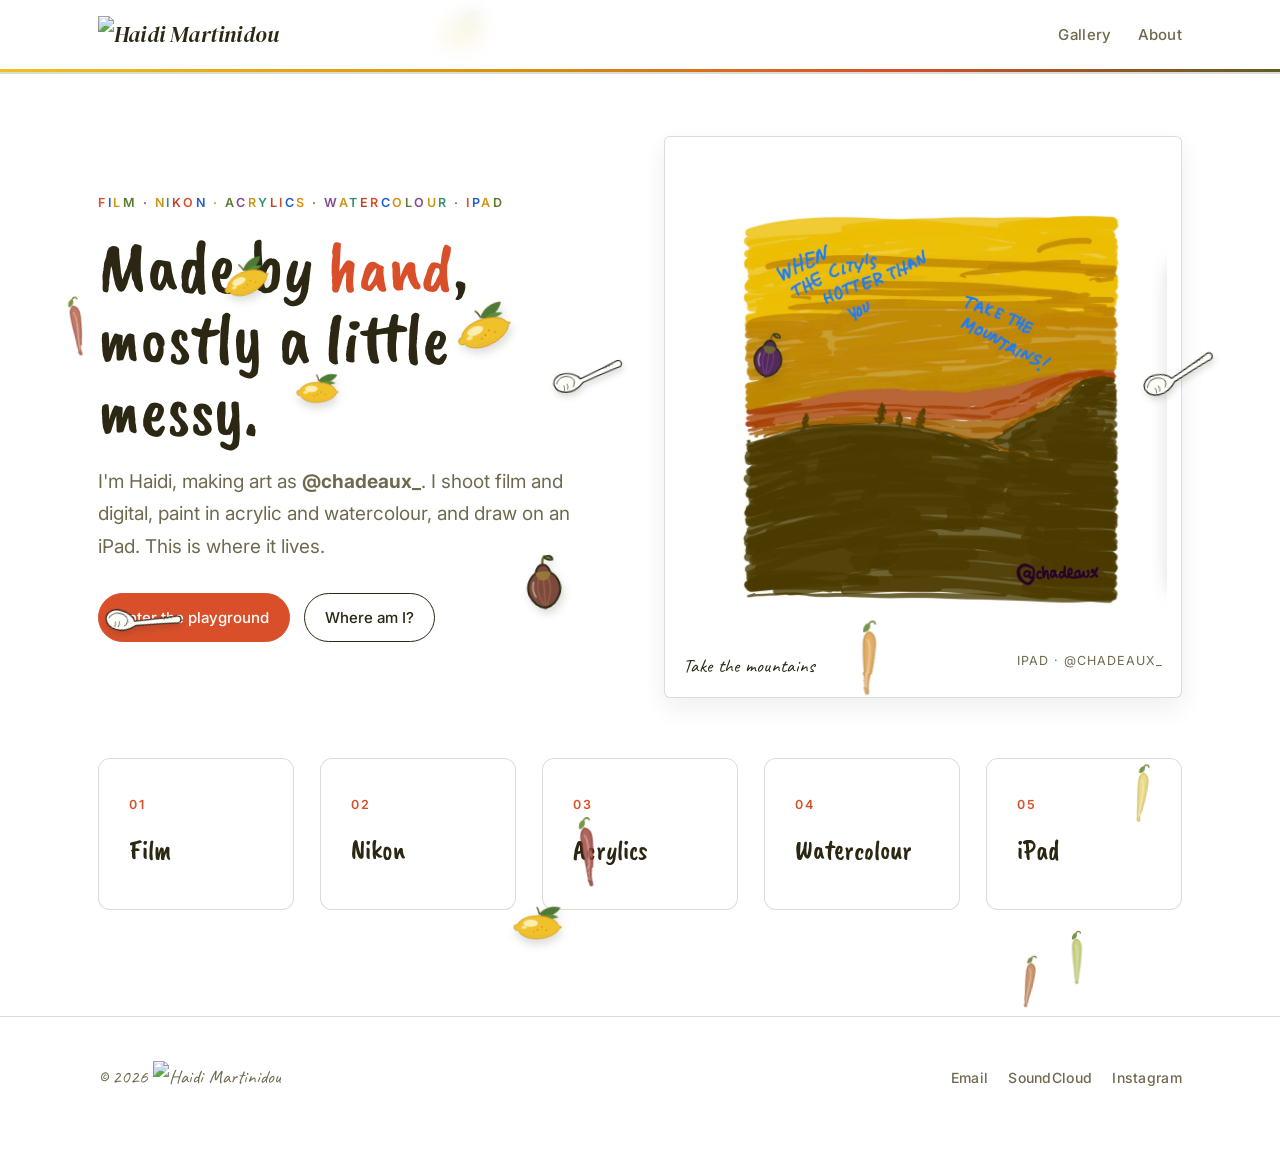
==== index.html @ 286053a9 "Sync real Instagram link across remaining pages Co-Authored-By: Claude Opus 4.8 <noreply@anthropic.c" ====
<!DOCTYPE html>
<html lang="en">
<head>
  <meta charset="UTF-8" />
  <meta name="viewport" content="width=device-width, initial-scale=1.0" />
  <title>Haidi Martinidou · art</title>
  <meta name="description" content="Art by Haidi Martinidou: film and Nikon photography, acrylics, watercolour and iPad drawing." />

  <link rel="preconnect" href="https://fonts.googleapis.com" />
  <link rel="preconnect" href="https://fonts.gstatic.com" crossorigin />
  <link href="https://fonts.googleapis.com/css2?family=Caveat+Brush&family=Caveat:wght@500;600;700&family=DM+Serif+Display:ital@0;1&family=Inter:wght@400;500;600&display=swap" rel="stylesheet" />
  <link rel="stylesheet" href="css/style.css" />
  <link rel="icon" href="data:image/svg+xml,<svg xmlns='http://www.w3.org/2000/svg' viewBox='0 0 100 100'><circle cx='50' cy='50' r='40' fill='%23b1543a'/></svg>" />
</head>
<body>
  <nav class="nav">
    <div class="nav-inner">
      <a class="logo" href="index.html"><img src="images/name-signature.png" alt="Haidi Martinidou" class="logo-img" /></a>
      <div class="links">
        <a href="art.html">Gallery</a>
        <a href="about.html">About</a>
      </div>
    </div>
  </nav>

  <main class="wrap">
    <!-- HERO (interim layout, awaiting your design) -->
    <header class="hero">
      <div class="intro">
        <p class="eyebrow rainbow">Film · Nikon · Acrylics · Watercolour · iPad</p>
        <h1>Made by <em>hand</em>,<br />mostly a little messy.</h1>
        <p class="lead">
          I'm Haidi, making art as <strong>@chadeaux_</strong>. I shoot film and
          digital, paint in acrylic and watercolour, and draw on an iPad. This is
          where it lives.
        </p>
        <div class="cta-row">
          <a class="btn primary" href="art.html">Enter the playground</a>
          <a class="btn" href="about.html">Where am I?</a>
        </div>
      </div>

      <!-- the landing hero is one of @chadeaux_'s own drawings.
           EDIT: save the mountains drawing as images/hero-mountains.jpg -->
      <figure class="frame reveal" style="margin:0;">
        <div class="pic" data-file="images/hero-mountains.jpg" style="aspect-ratio:1/1;">
          <img src="images/hero-mountains.jpg" alt="iPad drawing of olive-green hills under a golden sunset sky, hand-lettered: when the city's hotter than you, take the mountains" loading="lazy" />
        </div>
        <figcaption>Take the mountains <span class="muted">iPad · @chadeaux_</span></figcaption>
      </figure>
    </header>

    <!-- MEDIUM SHORTCUTS -->
    <section style="padding-top:20px">
      <div class="split" style="grid-template-columns:repeat(auto-fit,minmax(180px,1fr));">
        <a class="world art reveal" href="film.html" style="text-decoration:none;">
          <span class="tag">01</span><h3>Film</h3>
        </a>
        <a class="world art reveal" href="nikon.html" style="text-decoration:none;">
          <span class="tag">02</span><h3>Nikon</h3>
        </a>
        <a class="world art reveal" href="acrylics.html" style="text-decoration:none;">
          <span class="tag">03</span><h3>Acrylics</h3>
        </a>
        <a class="world art reveal" href="watercolour.html" style="text-decoration:none;">
          <span class="tag">04</span><h3>Watercolour</h3>
        </a>
        <a class="world art reveal" href="ipad.html" style="text-decoration:none;">
          <span class="tag">05</span><h3>iPad</h3>
        </a>
      </div>
    </section>
  </main>

  <footer class="footer">
    <div class="wrap">
      <small>© <span data-year>2026</span> <img src="images/name-signature.png" alt="Haidi Martinidou" class="sig-foot" /></small>
      <div class="socials">
        <a href="mailto:haidimartinidou@gmail.com">Email</a>
        <a href="https://soundcloud.com/haidi-martinidou" target="_blank" rel="noopener">SoundCloud</a>
        <a href="https://www.instagram.com/chadeaux_" target="_blank" rel="noopener">Instagram</a>
      </div>
    </div>
  </footer>

  <script src="js/main.js"></script>
</body>
</html>
---- css/style.css ----
/* =========================================================
   Haidi Martinidou, personal site
   Editorial "gallery x lab notebook" aesthetic.
   Mature, muted, with hand-drawn marginalia used sparingly.
   Palette pulled from Haidi's own work (forest green + red
   painting, dusty-blue sea photo). Tweak the variables below.
   ========================================================= */

:root {
  --paper: #ffffff;       /* clean white base */
  --paper-2: #f4f3ef;     /* faint warm grey panel */
  --ink: #2b2713;         /* dark warm olive-brown */
  --ink-soft: #6f6a4f;    /* muted text */
  --line: rgba(43,39,19,0.16);

  /* sunset palette, from @chadeaux's mountains drawing */
  --sun:   #f3c01b;       /* golden sky */
  --amber: #d8920f;       /* lower sky */
  --rust:  #d94f2a;       /* bright orange-red, from the art + the Atheroll poster */
  --olive: #5f5d24;       /* hills */
  --olive-deep: #3d3b16;  /* deep foreground */
  --blue:  #2160c4;       /* the marker hand-lettering */
  --plum:  #4a235a;       /* the @chadeaux signature */

  /* legacy aliases still referenced by some components */
  --green: var(--olive);
  --gold:  var(--amber);
  --slate: var(--blue);

  --accent: var(--rust);

  --maxw: 1140px;
  --radius: 12px;

  --font-display: "Caveat Brush", "Comic Sans MS", cursive;
  --font-body: "Inter", ui-sans-serif, system-ui, sans-serif;
  --font-hand: "Caveat", "Comic Sans MS", cursive;
}

* { box-sizing: border-box; }
html { scroll-behavior: smooth; }

body {
  margin: 0;
  color: var(--ink);
  background: var(--paper);
  font-family: var(--font-body);
  font-size: 17px;
  line-height: 1.7;
  -webkit-font-smoothing: antialiased;
  overflow-x: hidden;
}

.wrap { max-width: var(--maxw); margin: 0 auto; padding: 0 28px; position: relative; }

a { color: var(--ink); }

/* hand-drawn marginalia note (used sparingly) */
.note { font-family: var(--font-hand); font-size: 22px; color: var(--ink-soft); line-height: 1.2; }
.note.accent { color: var(--accent); }

/* small ink underline accent under a word */
.mark { position: relative; white-space: nowrap; }
.mark::after {
  content: ""; position: absolute; left: -1px; right: -1px; bottom: -4px; height: 7px;
  background: var(--accent); opacity: .28;
  border-radius: 50% 40% 55% 45% / 100% 100% 60% 70%;
  z-index: -1;
}

/* ---------- nav ---------- */
.nav { position: sticky; top: 0; z-index: 60;
  background: color-mix(in srgb, var(--paper) 86%, transparent);
  backdrop-filter: blur(10px); border-bottom: 1px solid var(--line); }
.nav-inner { max-width: var(--maxw); margin: 0 auto; padding: 16px 28px;
  display: flex; align-items: center; justify-content: space-between; gap: 16px; }
.nav .logo { font-family: var(--font-display); font-weight: 600; font-size: 21px;
  text-decoration: none; color: var(--ink); display: inline-flex; align-items: center; gap: 9px; letter-spacing: .2px; }
.nav .logo .dot { width: 11px; height: 11px; border-radius: 50%; background: var(--accent); display: inline-block; }
.nav .links { display: flex; gap: 26px; flex-wrap: wrap; }
.nav .links a { text-decoration: none; color: var(--ink-soft); font-size: 15px; font-weight: 500;
  letter-spacing: .3px; position: relative; transition: color .15s ease; }
.nav .links a:hover, .nav .links a.active { color: var(--ink); }
.nav .links a.active::after { content: ""; position: absolute; left: 0; right: 0; bottom: -6px;
  height: 2px; background: var(--accent); }

/* ---------- generic section ---------- */
section { padding: 76px 0; position: relative; }
.eyebrow { font-family: var(--font-body); font-size: 12.5px; font-weight: 600;
  letter-spacing: 2.5px; text-transform: uppercase; color: var(--accent); margin: 0 0 14px; }
.section-head { margin-bottom: 40px; max-width: 720px; }
.section-head h2 { font-family: var(--font-display); font-weight: 500;
  font-size: clamp(30px, 4.6vw, 46px); line-height: 1.05; margin: 0 0 12px; letter-spacing: -.5px; }
.section-head p { color: var(--ink-soft); font-size: 18px; margin: 0; }

/* ---------- buttons ---------- */
.btn { display: inline-flex; align-items: center; gap: 8px;
  font-family: var(--font-body); font-weight: 500; font-size: 15px; text-decoration: none;
  color: var(--ink); padding: 11px 20px; border: 1px solid var(--ink); border-radius: 999px;
  background: transparent; transition: background .15s ease, color .15s ease, transform .12s ease; }
.btn:hover { background: var(--ink); color: var(--paper); transform: translateY(-1px); }
.btn.primary { background: var(--accent); border-color: var(--accent); color: #fff; }
.btn.primary:hover { background: var(--ink); border-color: var(--ink); }
.btn.ghost { border-color: var(--line); color: var(--ink-soft); }
.btn.ghost:hover { color: var(--paper); }
/* disabled button: shown but not clickable until a real file/URL exists */
.btn[aria-disabled="true"] { opacity: .45; pointer-events: none; cursor: default; border-style: dashed; }

/* a visible, non-clickable placeholder that Haidi fills in later */
.ph { font-style: normal; color: var(--ink-soft); font-size: 13px;
  border: 1px dashed var(--line); border-radius: 5px; padding: 2px 8px; white-space: nowrap; }
.ph::before { content: "✎ "; opacity: .6; }

/* ---------- hero (landing) ---------- */
.hero { display: grid; grid-template-columns: 1fr 1fr; gap: 48px; align-items: center;
  padding: 64px 0 40px; }
.hero .intro h1 { font-family: var(--font-display); font-weight: 500;
  font-size: clamp(40px, 6vw, 68px); line-height: 1.02; letter-spacing: -1px; margin: 18px 0 18px; }
.hero .intro h1 em { font-style: italic; color: var(--accent); }
.hero .intro p.lead { font-size: 19px; color: var(--ink-soft); max-width: 480px; }
.hero .cta-row { display: flex; flex-wrap: wrap; gap: 14px; margin-top: 30px; }

/* the interactive brain */
.brain-stage { position: relative; display: grid; place-items: center; min-height: 420px; }
.brain-stage svg { width: 100%; max-width: 500px; height: auto; overflow: visible; }
.brain-hemi { cursor: pointer; transition: opacity .2s ease; }
.brain-stage:hover .brain-hemi { opacity: .55; }
.brain-stage .brain-hemi:hover { opacity: 1; }
.hemi-label { font-family: var(--font-hand); font-size: 26px; fill: var(--ink-soft); }
.hemi-label.art { fill: var(--rust); }
.hemi-label.sci { fill: var(--slate); }
.pull-arrow { animation: bob 1.8s ease-in-out infinite; }
@keyframes bob { 0%,100% { transform: translate(0,0); } 50% { transform: translate(7px,-4px); } }

/* art "spill" release animation */
#artGroup { transform-origin: 320px 200px; transition: none; }
.released #artGroup { animation: spill .65s cubic-bezier(.5,-0.2,.3,1) forwards; }
@keyframes spill {
  40% { transform: translate(40px,-30px) rotate(6deg) scale(1.08); opacity: 1; }
  100% { transform: translate(150px,-120px) rotate(16deg) scale(1.2); opacity: 0; }
}

@media (prefers-reduced-motion: reduce) {
  .pull-arrow { animation: none; }
  .released #artGroup { animation: none; opacity: 0; }
}

/* ---------- "two worlds" split ---------- */
.split { display: grid; grid-template-columns: 1fr 1fr; gap: 26px; }
.world { border: 1px solid var(--line); border-radius: var(--radius); background: #fff;
  padding: 30px 30px 26px; transition: transform .16s ease, box-shadow .16s ease; }
.world:hover { transform: translateY(-3px); box-shadow: 0 16px 34px rgba(33,32,28,.08); }
.world .tag { font-size: 12.5px; letter-spacing: 2px; text-transform: uppercase; font-weight: 600; }
.world.sci .tag { color: var(--slate); } .world.art .tag { color: var(--rust); }
.world h3 { font-family: var(--font-display); font-weight: 500; font-size: 27px; margin: 10px 0 10px; }
.world p { color: var(--ink-soft); margin: 0 0 18px; }

/* ---------- project cards (neuroscience) ---------- */
.projects { display: grid; grid-template-columns: repeat(2, 1fr); gap: 24px; }
.proj { border: 1px solid var(--line); border-radius: var(--radius); background: #fff;
  padding: 26px 28px; position: relative; transition: transform .16s ease, box-shadow .16s ease; }
.proj:hover { transform: translateY(-3px); box-shadow: 0 16px 34px rgba(33,32,28,.08); }
.proj.featured { grid-column: 1 / -1; border-color: var(--accent); background:
  linear-gradient(0deg, #fff, #fff) padding-box, var(--paper-2); }
.proj.featured h3 { font-size: 27px; }
.proj .kind { font-size: 12px; letter-spacing: 1.6px; text-transform: uppercase;
  font-weight: 600; color: var(--accent); }
.proj h3 { font-family: var(--font-display); font-weight: 500; font-size: 23px; margin: 8px 0 10px; line-height: 1.15; }
.proj p { color: var(--ink-soft); margin: 0 0 14px; font-size: 16px; }
.proj .stat { display: inline-flex; align-items: baseline; gap: 7px; font-size: 14px;
  color: var(--ink); background: var(--paper-2); border-radius: 6px; padding: 5px 11px; margin: 2px 6px 2px 0; }
.proj .stat b { font-family: var(--font-display); font-weight: 600; }

/* future / wishlist list */
.wish { display: grid; grid-template-columns: repeat(auto-fit, minmax(230px,1fr)); gap: 18px; }
.wish li { list-style: none; border-left: 2px solid var(--accent); padding: 4px 0 4px 16px;
  color: var(--ink); }
.wish ul { margin: 0; padding: 0; }

/* ---------- CV / timeline ---------- */
.timeline { border-left: 2px solid var(--line); margin: 0; padding: 0 0 0 26px; }
.timeline .row { position: relative; padding: 0 0 30px; }
.timeline .row::before { content: ""; position: absolute; left: -33px; top: 4px; width: 12px; height: 12px;
  border-radius: 50%; background: var(--paper); border: 2px solid var(--accent); }
.timeline .when { font-size: 13px; letter-spacing: 1px; text-transform: uppercase; color: var(--ink-soft); font-weight: 600; }
.timeline h4 { font-family: var(--font-display); font-weight: 500; font-size: 20px; margin: 4px 0 4px; }
.timeline p { margin: 0; color: var(--ink-soft); font-size: 15.5px; }

/* ---------- galleries (art) ---------- */
.medium { padding-top: 8px; }
.medium-head { display: flex; align-items: baseline; justify-content: space-between; gap: 16px;
  border-bottom: 1px solid var(--line); padding-bottom: 14px; margin-bottom: 26px; }
.medium-head h3 { font-family: var(--font-display); font-weight: 500; font-size: 30px; margin: 0; }
.medium-head .count { font-size: 14px; color: var(--ink-soft); font-family: var(--font-hand); font-size: 20px; }
.medium-head .desc { color: var(--ink-soft); font-size: 15px; max-width: 460px; }

.gallery { display: grid; gap: 22px; }
.gallery.two { grid-template-columns: repeat(2, 1fr); }
.gallery.three { grid-template-columns: repeat(3, 1fr); }

/* picture in a gallery mat */
.frame { background: #fff; border: 1px solid var(--line); border-radius: 6px; padding: 14px 14px 10px;
  box-shadow: 0 10px 26px rgba(33,32,28,.07); transition: transform .18s ease, box-shadow .18s ease; }
.frame:hover { transform: translateY(-4px) rotate(-.3deg); box-shadow: 0 20px 40px rgba(33,32,28,.12); }
.frame .pic { position: relative; overflow: hidden; border-radius: 3px; background: var(--paper-2);
  aspect-ratio: 4 / 3; display: grid; place-items: center; }
.frame .pic img { width: 100%; height: 100%; object-fit: cover; display: block; }
.frame figcaption { font-family: var(--font-display); font-style: italic; font-size: 15px;
  color: var(--ink); margin: 11px 4px 4px; display: flex; justify-content: space-between; gap: 10px; }
.frame figcaption span.muted { font-style: normal; font-family: var(--font-body); font-size: 12.5px;
  color: var(--ink-soft); letter-spacing: 1px; text-transform: uppercase; }

/* empty slot placeholder (when an image file isn't added yet) */
.frame.missing .pic img { display: none; }
.frame.missing .pic::after { content: "add  " attr(data-file); white-space: pre;
  font-family: var(--font-body); font-size: 13px; letter-spacing: .5px; color: var(--ink-soft);
  border: 1.5px dashed var(--line); border-radius: 4px; padding: 14px 18px; text-align: center; }
.frame .pic.tall { aspect-ratio: 3 / 4; }

/* medium quick-nav (art page) */
.subnav { display: flex; flex-wrap: wrap; gap: 10px; margin: 8px 0 50px; }
.subnav a { text-decoration: none; font-size: 14px; color: var(--ink-soft); font-weight: 500;
  border: 1px solid var(--line); border-radius: 999px; padding: 7px 16px; transition: all .15s ease; }
.subnav a:hover { color: var(--paper); background: var(--ink); border-color: var(--ink); }

/* ---------- about ---------- */
.about-grid { display: grid; grid-template-columns: 1.5fr 1fr; gap: 48px; align-items: start; }
.about-grid .prose p { font-size: 18px; margin: 0 0 20px; }
.about-grid .prose p.big { font-family: var(--font-display); font-weight: 400; font-size: 24px;
  line-height: 1.4; color: var(--ink); }
.sidecard { border: 1px solid var(--line); border-radius: var(--radius); background: #fff; padding: 24px 26px; }
.sidecard h4 { font-family: var(--font-display); font-weight: 500; margin: 0 0 12px; font-size: 19px; }
.sidecard ul { margin: 0; padding: 0; list-style: none; }
.sidecard li { padding: 9px 0; border-top: 1px solid var(--line); display: flex; justify-content: space-between; gap: 12px; }
.sidecard li:first-child { border-top: 0; }
.sidecard li span { color: var(--ink-soft); font-size: 14px; }

/* ---------- blog list ---------- */
.posts { display: flex; flex-direction: column; }
.post-row { display: flex; align-items: baseline; gap: 22px; justify-content: space-between;
  padding: 26px 4px; border-top: 1px solid var(--line); text-decoration: none; color: var(--ink);
  transition: padding-left .18s ease; }
.post-row:last-child { border-bottom: 1px solid var(--line); }
.post-row:hover { padding-left: 14px; }
.post-row h3 { font-family: var(--font-display); font-weight: 500; margin: 0; font-size: clamp(20px,3vw,26px); }
.post-row .meta { font-size: 13px; color: var(--ink-soft); letter-spacing: 1px; text-transform: uppercase; white-space: nowrap; }
.post-row .arrow { color: var(--accent); font-size: 20px; }

/* ---------- article ---------- */
.article { max-width: 720px; margin: 0 auto; padding: 60px 28px 30px; }
.article .back { text-decoration: none; color: var(--ink-soft); font-size: 14px; }
.article h1 { font-family: var(--font-display); font-weight: 500; font-size: clamp(32px,5vw,50px);
  line-height: 1.06; margin: 20px 0 10px; letter-spacing: -.5px; }
.article .meta { color: var(--ink-soft); font-size: 14px; letter-spacing: 1px; text-transform: uppercase; }
.article-body { margin-top: 30px; font-size: 18px; }
.article-body p { margin: 0 0 22px; }
.article-body h2 { font-family: var(--font-display); font-weight: 500; font-size: 27px; margin: 38px 0 12px; }
.article-body blockquote { margin: 28px 0; padding: 6px 0 6px 22px; border-left: 3px solid var(--accent);
  font-family: var(--font-display); font-style: italic; font-size: 22px; color: var(--ink); }
.article-body a { color: var(--rust); }
.article-body code { background: var(--ink); color: var(--paper); padding: 2px 7px; border-radius: 5px; font-size: 15px; }

/* ---------- footer ---------- */
.footer { border-top: 1px solid var(--line); padding: 44px 0 60px; margin-top: 30px; }
.footer .wrap { display: flex; flex-wrap: wrap; gap: 18px; justify-content: space-between; align-items: center; }
.footer small { color: var(--ink-soft); font-family: var(--font-hand); font-size: 19px; }
.footer .socials { display: flex; gap: 20px; flex-wrap: wrap; }
.footer .socials a { color: var(--ink-soft); text-decoration: none; font-size: 14px; font-weight: 500; letter-spacing: .3px; }
.footer .socials a:hover { color: var(--accent); }

/* ---------- responsive ---------- */
@media (max-width: 880px) {
  .hero { grid-template-columns: 1fr; }
  .brain-stage { order: -1; min-height: 340px; }
  .split, .projects, .gallery.two, .gallery.three, .about-grid { grid-template-columns: 1fr; }
  section { padding: 56px 0; }
}

/* gallery index: medium cover cards (links) */
.frame.cover { display: block; text-decoration: none; color: var(--ink); }
.frame.cover figcaption { font-style: normal; font-family: var(--font-display); font-size: 19px;
  align-items: center; }
.frame.cover figcaption .muted { font-family: var(--font-hand); font-size: 18px; letter-spacing: 0;
  text-transform: none; }

/* clickable images */
.frame:not(.missing) .pic img { cursor: zoom-in; }

/* lightbox */
.lightbox { position: fixed; inset: 0; z-index: 200; background: rgba(20,19,16,.93);
  display: flex; align-items: center; justify-content: center; padding: 4vw;
  opacity: 0; visibility: hidden; transition: opacity .2s ease; }
.lightbox.open { opacity: 1; visibility: visible; }
.lightbox img { max-width: 92vw; max-height: 82vh; object-fit: contain; border-radius: 4px;
  background: #fff; box-shadow: 0 24px 70px rgba(0,0,0,.55); }
.lightbox .lb-cap { position: absolute; bottom: 20px; left: 0; right: 0; text-align: center;
  color: #f6f3ea; font-family: var(--font-display); font-style: italic; font-size: 16px; padding: 0 12px; }
.lightbox button { position: absolute; background: transparent; border: 0; color: #f6f3ea;
  cursor: pointer; font-size: 32px; line-height: 1; padding: 12px 16px; opacity: .8; }
.lightbox button:hover { opacity: 1; }
.lb-close { top: 8px; right: 12px; font-size: 28px; }
.lb-prev { left: 6px; top: 50%; transform: translateY(-50%); }
.lb-next { right: 6px; top: 50%; transform: translateY(-50%); }
@media (max-width: 600px) { .lb-prev { left: 0; } .lb-next { right: 0; } }

/* reveal on scroll */
.reveal { opacity: 0; transform: translateY(20px); transition: opacity .6s ease, transform .6s ease; }
.reveal.in { opacity: 1; transform: none; }
@media (prefers-reduced-motion: reduce) { .reveal { opacity: 1; transform: none; transition: none; } html { scroll-behavior: auto; } }

/* =========================================================
   Sunset / hand-drawn theme tuning (@chadeaux)
   ========================================================= */

/* marker font has a single weight: avoid faux-bold, give it a little air */
h1, h2, h3, h4, .nav .logo { font-weight: 400; }
.nav .logo { font-family: "DM Serif Display", Georgia, serif; font-style: italic; font-weight: 400; font-size: 22px; letter-spacing: .2px; }

/* brush-script display sizing (Caveat Brush sits smaller, so size up) */
.hero .intro h1 { font-size: clamp(46px, 6.6vw, 72px); line-height: 1.0; letter-spacing: 0; }
.hero .intro h1 em { font-style: normal; color: var(--rust); }
.section-head h2 { letter-spacing: 0; line-height: 0.98; font-size: clamp(36px, 5.2vw, 54px); }
.medium-head h3 { font-size: 32px; }
.eyebrow { font-weight: 600; }

/* eyebrow + links speak in the drawing's blue */
.eyebrow { color: var(--blue); }
.nav .links a:hover, .nav .links a.active { color: var(--blue); }

/* captions read like the handwriting in the drawing */
.frame figcaption { font-family: var(--font-hand); font-style: normal; font-size: 19px; letter-spacing: .3px; }
.frame figcaption .muted { font-family: var(--font-body); }
.frame.cover figcaption { font-family: var(--font-display); font-size: 17px; }

/* warm buttons */
.btn { font-family: var(--font-body); }
.btn.primary:hover, .btn.blue:hover { background: var(--olive-deep); border-color: var(--olive-deep); color: #fff; }
.btn.blue { background: var(--blue); border-color: var(--blue); color: #fff; }

/* sub-nav active chip in terracotta */
.subnav a.active { background: var(--rust); border-color: var(--rust); color: #fff; }

/* a thin sunset horizon under the top nav */
.nav { border-bottom: 0; box-shadow: 0 2px 0 0 var(--line); }
.nav::after { content: ""; display: block; height: 3px;
  background: linear-gradient(90deg, var(--sun), var(--amber) 40%, var(--rust) 70%, var(--olive)); }

/* the medium shortcut cards on the landing, warmed up */
.world .tag { color: var(--rust); }
.world.art .tag { color: var(--rust); }

/* ===== free-floating, drifting hand-drawn objects (figs, lemons, spoons, chillies) ===== */
body { position: relative; }
.figs-layer { position: absolute; top: 0; left: 0; width: 100%; overflow: hidden;
  pointer-events: none; z-index: 5; }
.fig-obj { position: absolute; top: 0; left: 0; pointer-events: none; will-change: transform; }
.fig-obj svg { width: 100%; height: 100%; display: block; overflow: visible; }
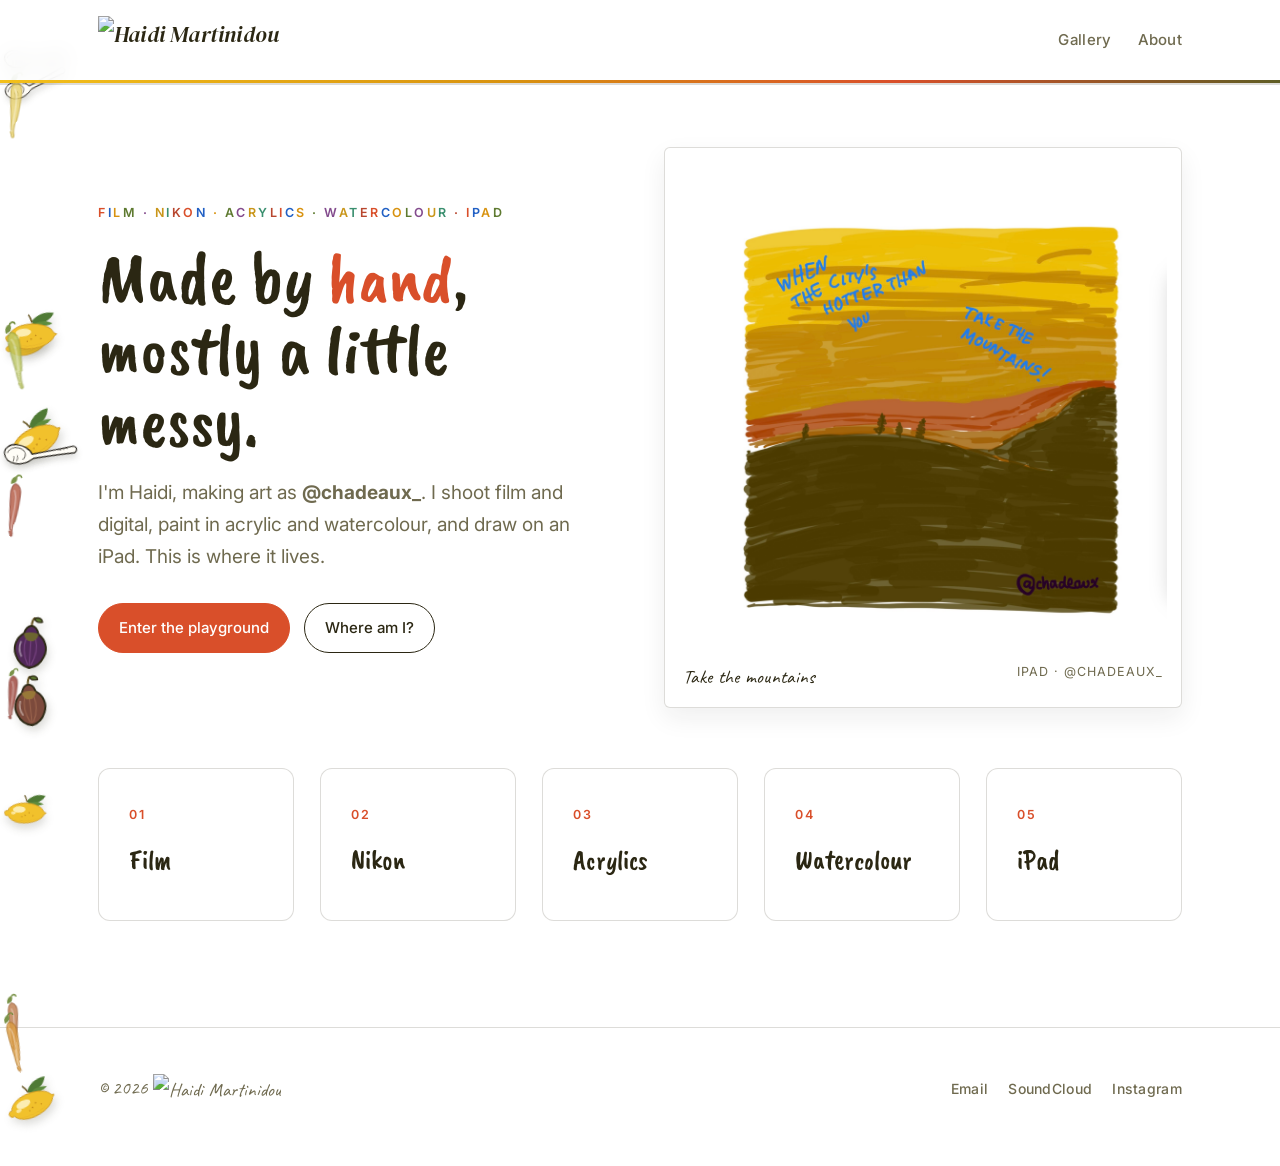
==== commit 7dbdf3f8: "SEO: meta tags, Open Graph, Person structured data, sitemap, robots Co-Authored-By: Claude Opus 4.8 " ====
--- a/index.html
+++ b/index.html
@@ -3,7 +3,7 @@
 <head>
   <meta charset="UTF-8" />
   <meta name="viewport" content="width=device-width, initial-scale=1.0" />
-  <title>Haidi Martinidou · art</title>
+  <title>Haidi Martinidou · artist &amp; @chadeaux_</title>
   <meta name="description" content="Art by Haidi Martinidou: film and Nikon photography, acrylics, watercolour and iPad drawing." />
 
   <link rel="preconnect" href="https://fonts.googleapis.com" />
@@ -11,6 +11,35 @@
   <link href="https://fonts.googleapis.com/css2?family=Caveat+Brush&family=Caveat:wght@500;600;700&family=DM+Serif+Display:ital@0;1&family=Inter:wght@400;500;600&display=swap" rel="stylesheet" />
   <link rel="stylesheet" href="css/style.css" />
   <link rel="icon" href="data:image/svg+xml,<svg xmlns='http://www.w3.org/2000/svg' viewBox='0 0 100 100'><circle cx='50' cy='50' r='40' fill='%23b1543a'/></svg>" />
+  <link rel="canonical" href="https://haidimartinidou.github.io/" />
+  <meta name="author" content="Haidi Martinidou" />
+  <meta name="robots" content="index, follow" />
+  <meta property="og:type" content="website" />
+  <meta property="og:site_name" content="Haidi Martinidou" />
+  <meta property="og:title" content="Haidi Martinidou · artist &amp; @chadeaux_" />
+  <meta property="og:description" content="Art by Haidi Martinidou: film and Nikon photography, acrylics, watercolour and iPad drawing." />
+  <meta property="og:url" content="https://haidimartinidou.github.io/" />
+  <meta property="og:image" content="https://haidimartinidou.github.io/images/hero-mountains.jpg" />
+  <meta name="twitter:card" content="summary_large_image" />
+  <meta name="twitter:title" content="Haidi Martinidou · artist &amp; @chadeaux_" />
+  <meta name="twitter:description" content="Art by Haidi Martinidou: film and Nikon photography, acrylics, watercolour and iPad drawing." />
+  <meta name="twitter:image" content="https://haidimartinidou.github.io/images/hero-mountains.jpg" />
+  <script type="application/ld+json">
+  {
+    "@context": "https://schema.org",
+    "@type": "Person",
+    "name": "Haidi Martinidou",
+    "alternateName": "chadeaux_",
+    "url": "https://haidimartinidou.github.io/",
+    "image": "https://haidimartinidou.github.io/images/hero-mountains.jpg",
+    "jobTitle": "Artist",
+    "description": "Haidi Martinidou is an artist working in film and digital photography, acrylics, watercolour and iPad drawing, and a computational and decision neuroscientist.",
+    "sameAs": [
+      "https://www.instagram.com/chadeaux_",
+      "https://soundcloud.com/haidi-martinidou"
+    ]
+  }
+  </script>
 </head>
 <body>
   <nav class="nav">
@@ -24,6 +53,7 @@
   </nav>
 
   <main class="wrap">
+    <h1 class="sr-only">Haidi Martinidou, artist and @chadeaux_</h1>
     <!-- HERO (interim layout, awaiting your design) -->
     <header class="hero">
       <div class="intro">
--- a/css/style.css
+++ b/css/style.css
@@ -39,6 +39,10 @@
 
 * { box-sizing: border-box; }
 html { scroll-behavior: smooth; }
+
+/* visually hidden, still read by search engines + screen readers */
+.sr-only { position: absolute; width: 1px; height: 1px; padding: 0; margin: -1px;
+  overflow: hidden; clip: rect(0, 0, 0, 0); white-space: nowrap; border: 0; }
 
 body {
   margin: 0;
@@ -194,9 +198,10 @@
 .medium-head .count { font-size: 14px; color: var(--ink-soft); font-family: var(--font-hand); font-size: 20px; }
 .medium-head .desc { color: var(--ink-soft); font-size: 15px; max-width: 460px; }
 
-.gallery { display: grid; gap: 22px; }
-.gallery.two { grid-template-columns: repeat(2, 1fr); }
-.gallery.three { grid-template-columns: repeat(3, 1fr); }
+.gallery { display: flex; flex-wrap: wrap; gap: 22px; justify-content: center; }
+.gallery.two .frame { flex: 0 1 calc((100% - 22px) / 2); }
+.gallery.three .frame { flex: 0 1 calc((100% - 44px) / 3); }
+.gallery .frame { min-width: 0; }
 
 /* picture in a gallery mat */
 .frame { background: #fff; border: 1px solid var(--line); border-radius: 6px; padding: 14px 14px 10px;
@@ -272,7 +277,8 @@
 @media (max-width: 880px) {
   .hero { grid-template-columns: 1fr; }
   .brain-stage { order: -1; min-height: 340px; }
-  .split, .projects, .gallery.two, .gallery.three, .about-grid { grid-template-columns: 1fr; }
+  .split, .projects, .about-grid { grid-template-columns: 1fr; }
+  .gallery.two .frame, .gallery.three .frame { flex-basis: 100%; }
   section { padding: 56px 0; }
 }
 
@@ -315,6 +321,10 @@
 /* marker font has a single weight: avoid faux-bold, give it a little air */
 h1, h2, h3, h4, .nav .logo { font-weight: 400; }
 .nav .logo { font-family: "DM Serif Display", Georgia, serif; font-style: italic; font-weight: 400; font-size: 22px; letter-spacing: .2px; }
+/* handwritten signature logo (replaces the name text) */
+.logo-img { height: 48px; width: auto; display: block; }
+.sig-foot { height: 30px; width: auto; vertical-align: middle; }
+@media (max-width: 600px) { .logo-img { height: 40px; } }
 
 /* brush-script display sizing (Caveat Brush sits smaller, so size up) */
 .hero .intro h1 { font-size: clamp(46px, 6.6vw, 72px); line-height: 1.0; letter-spacing: 0; }
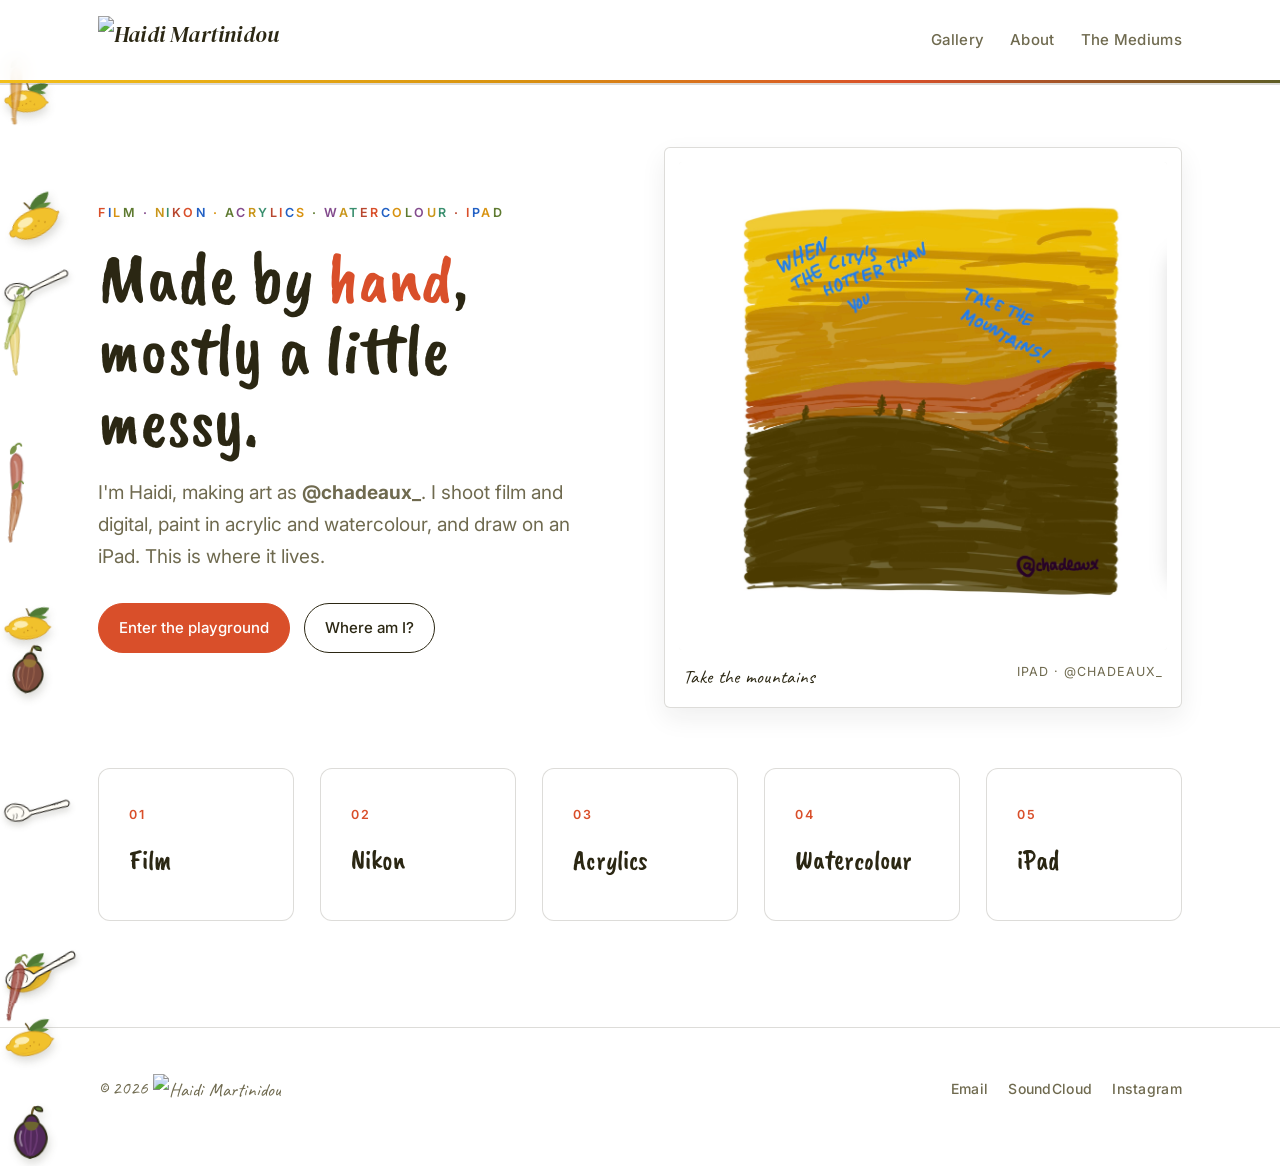
==== commit c52512b5: "Add The Mediums page: interactive map of mediums + origin story + darkroom Co-Authored-By: Claude Op" ====
--- a/index.html
+++ b/index.html
@@ -48,6 +48,7 @@
       <div class="links">
         <a href="art.html">Gallery</a>
         <a href="about.html">About</a>
+        <a href="themediums.html">The Mediums</a>
       </div>
     </div>
   </nav>
--- a/css/style.css
+++ b/css/style.css
@@ -209,7 +209,7 @@
 .frame:hover { transform: translateY(-4px) rotate(-.3deg); box-shadow: 0 20px 40px rgba(33,32,28,.12); }
 .frame .pic { position: relative; overflow: hidden; border-radius: 3px; background: var(--paper-2);
   aspect-ratio: 4 / 3; display: grid; place-items: center; }
-.frame .pic img { width: 100%; height: 100%; object-fit: cover; display: block; }
+.frame .pic img { position: absolute; inset: 0; width: 100%; height: 100%; object-fit: cover; display: block; }
 .frame figcaption { font-family: var(--font-display); font-style: italic; font-size: 15px;
   color: var(--ink); margin: 11px 4px 4px; display: flex; justify-content: space-between; gap: 10px; }
 .frame figcaption span.muted { font-style: normal; font-family: var(--font-body); font-size: 12.5px;
@@ -309,6 +309,35 @@
 .lb-next { right: 6px; top: 50%; transform: translateY(-50%); }
 @media (max-width: 600px) { .lb-prev { left: 0; } .lb-next { right: 0; } }
 
+/* ===== The Mediums page: sticky map + scrolling details ===== */
+.mediums-layout { display: grid; grid-template-columns: 0.82fr 1.18fr; gap: 50px; align-items: start; padding-bottom: 50px; }
+.map-col { position: sticky; top: 92px; }
+.medium-map { width: 100%; height: auto; overflow: visible; }
+.region { cursor: pointer; }
+.region .blob { fill-opacity: .16; stroke: #2b2713; stroke-width: 2.5; transition: fill-opacity .2s ease, stroke-width .2s ease; }
+.region:hover .blob { fill-opacity: .34; }
+.region.active .blob { fill-opacity: .6; stroke-width: 4.5; }
+.region .here { opacity: 0; transition: opacity .2s ease; }
+.region.active .here { opacity: 1; }
+.region:focus-visible { outline: none; }
+.region:focus-visible .blob { stroke-width: 4.5; }
+.map-hint { font-family: var(--font-hand); color: var(--ink-soft); text-align: center; font-size: 18px; margin: 10px 0 0; }
+
+.mediums-content { min-width: 0; }
+.medium-section { padding: 32px 0 40px; border-top: 1px dashed var(--line); scroll-margin-top: 92px; }
+.medium-section:first-child { border-top: 0; padding-top: 6px; }
+.region-tag { font-family: var(--font-body); font-size: 12.5px; font-weight: 600; letter-spacing: 2px; text-transform: uppercase; margin: 0 0 8px; }
+.medium-section h3 { font-family: var(--font-display); font-weight: 400; font-size: clamp(26px, 3.6vw, 36px); line-height: 1.04; margin: 0 0 14px; }
+.medium-section p { color: var(--ink); max-width: 620px; }
+.darkroom-card { border: 1px solid var(--line); border-left: 4px solid #2160c4; border-radius: var(--radius); background: #fff; padding: 22px 24px; margin-top: 26px; }
+.darkroom-card p { margin: 0 0 16px; }
+.darkroom-card .cta-row { margin-top: 0; }
+
+@media (max-width: 880px) {
+  .mediums-layout { grid-template-columns: 1fr; gap: 22px; }
+  .map-col { position: static; max-width: 340px; margin: 0 auto; }
+}
+
 /* reveal on scroll */
 .reveal { opacity: 0; transform: translateY(20px); transition: opacity .6s ease, transform .6s ease; }
 .reveal.in { opacity: 1; transform: none; }
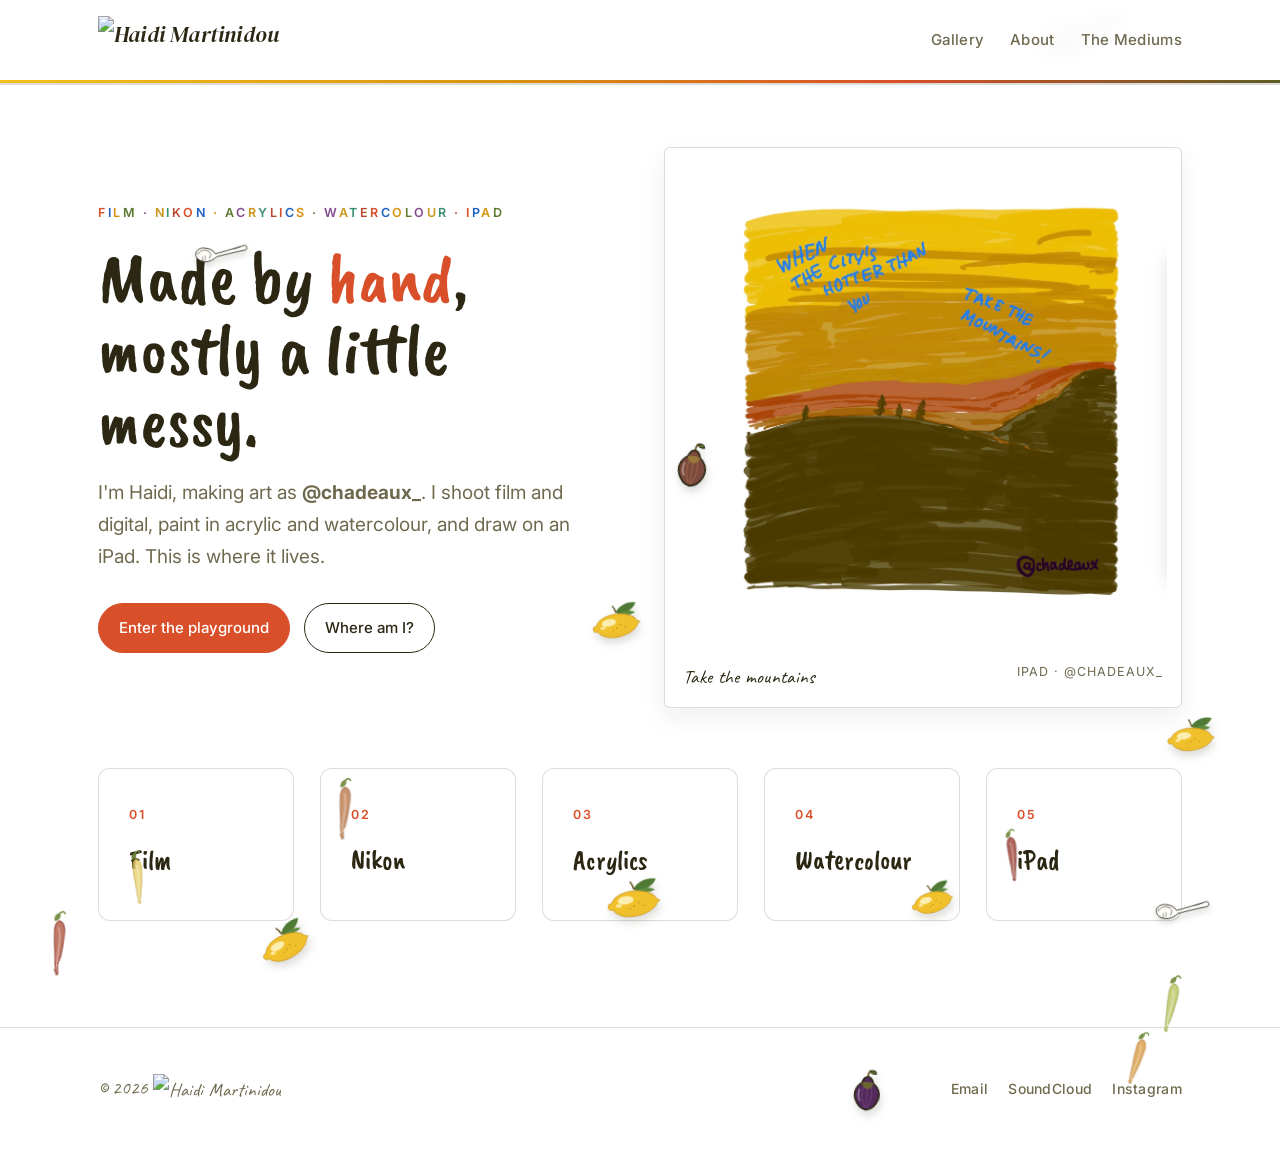
==== commit 5b0c2d5e: "Update page title to include 'the artistic hemisphere'" ====
--- a/index.html
+++ b/index.html
@@ -3,7 +3,7 @@
 <head>
   <meta charset="UTF-8" />
   <meta name="viewport" content="width=device-width, initial-scale=1.0" />
-  <title>Haidi Martinidou · artist &amp; @chadeaux_</title>
+  <title>Haidi Martinidou · the artistic hemisphere &amp; @chadeaux_</title>
   <meta name="description" content="Art by Haidi Martinidou: film and Nikon photography, acrylics, watercolour and iPad drawing." />
 
   <link rel="preconnect" href="https://fonts.googleapis.com" />
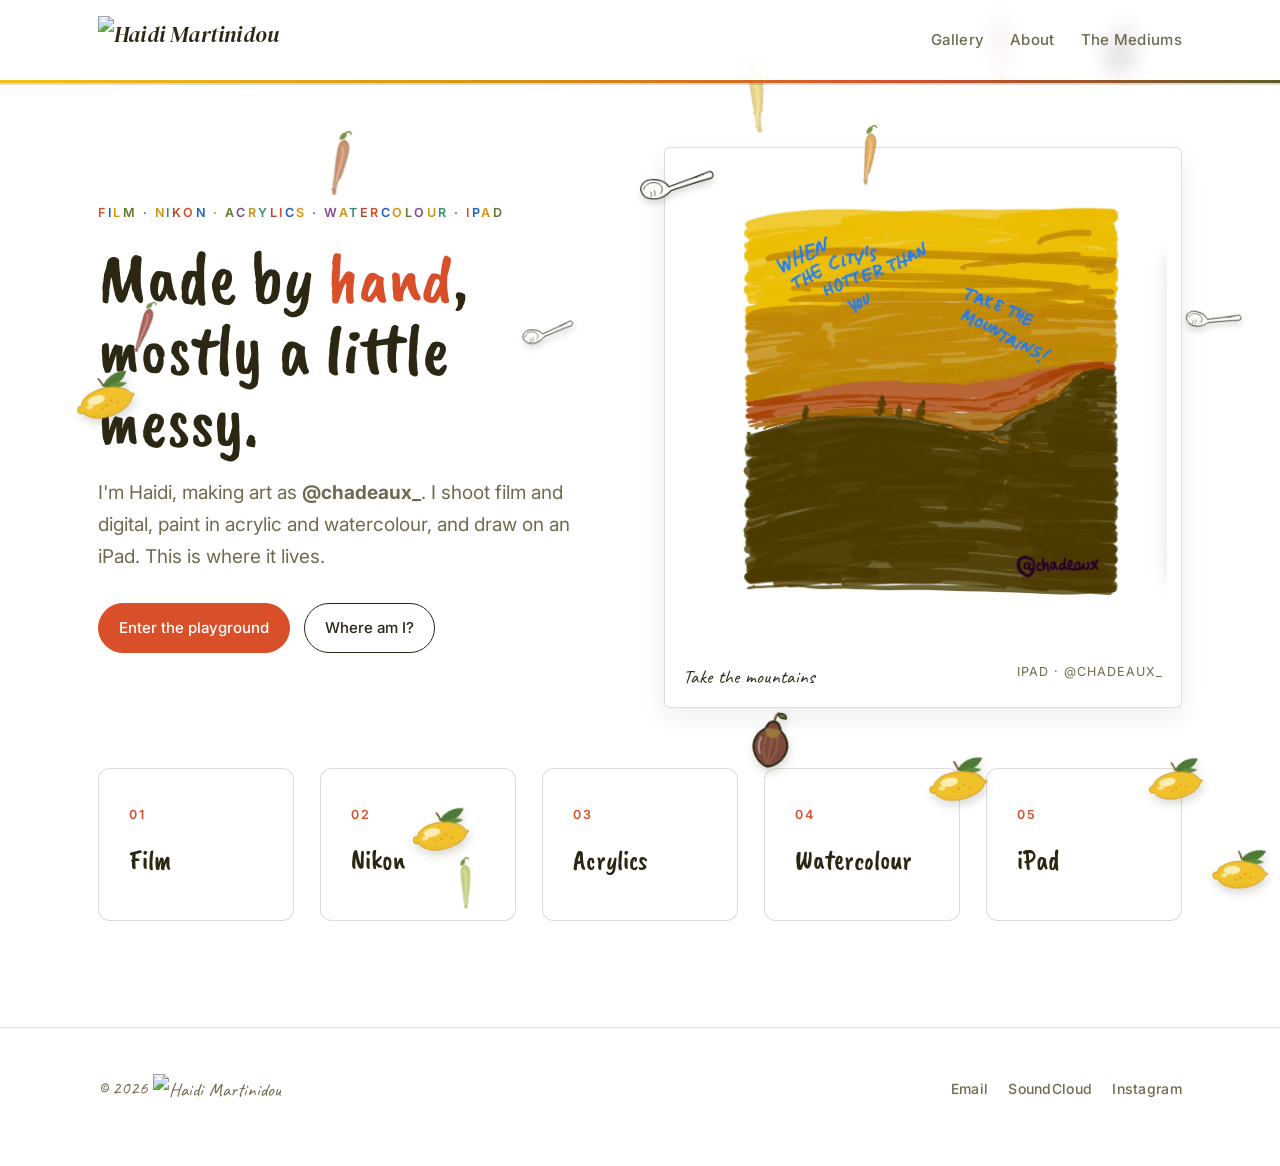
==== commit 02c8604c: "Update artist name in header for clarity" ====
--- a/index.html
+++ b/index.html
@@ -54,7 +54,7 @@
   </nav>
 
   <main class="wrap">
-    <h1 class="sr-only">Haidi Martinidou, artist and @chadeaux_</h1>
+    <h1 class="sr-only">Haidi Martinidou - the artistic hemisphere as @chadeaux_</h1>
     <!-- HERO (interim layout, awaiting your design) -->
     <header class="hero">
       <div class="intro">
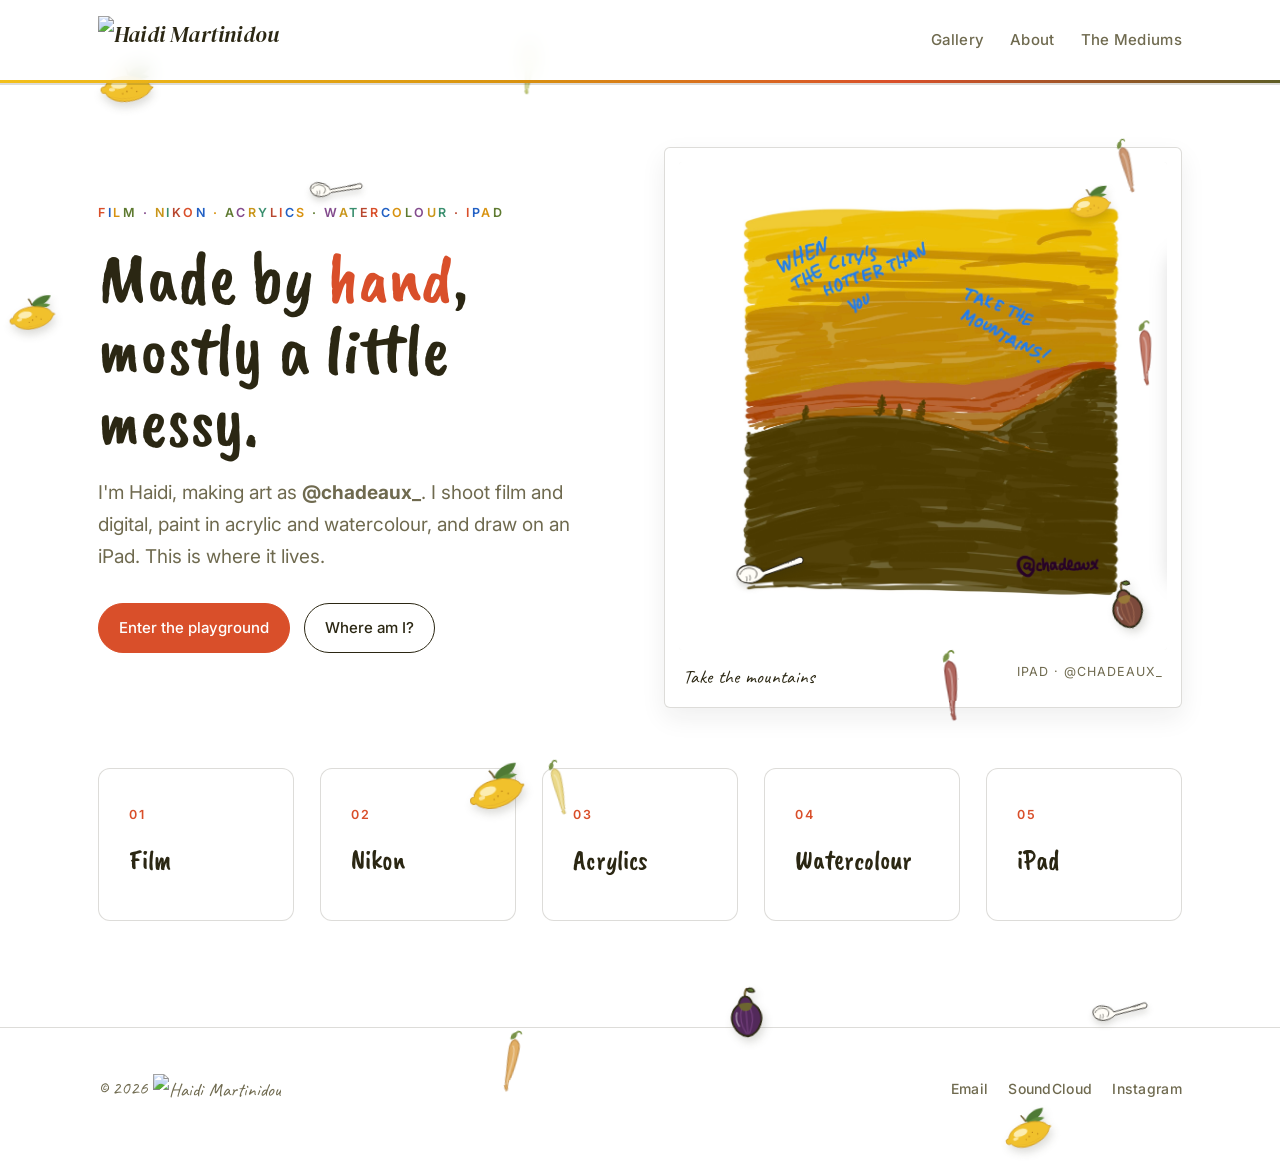
==== commit 9323ff43: "Update title in index.html to include 'as'" ====
--- a/index.html
+++ b/index.html
@@ -3,7 +3,7 @@
 <head>
   <meta charset="UTF-8" />
   <meta name="viewport" content="width=device-width, initial-scale=1.0" />
-  <title>Haidi Martinidou · the artistic hemisphere &amp; @chadeaux_</title>
+  <title>Haidi Martinidou · the artistic hemisphere as @chadeaux_</title>
   <meta name="description" content="Art by Haidi Martinidou: film and Nikon photography, acrylics, watercolour and iPad drawing." />
 
   <link rel="preconnect" href="https://fonts.googleapis.com" />
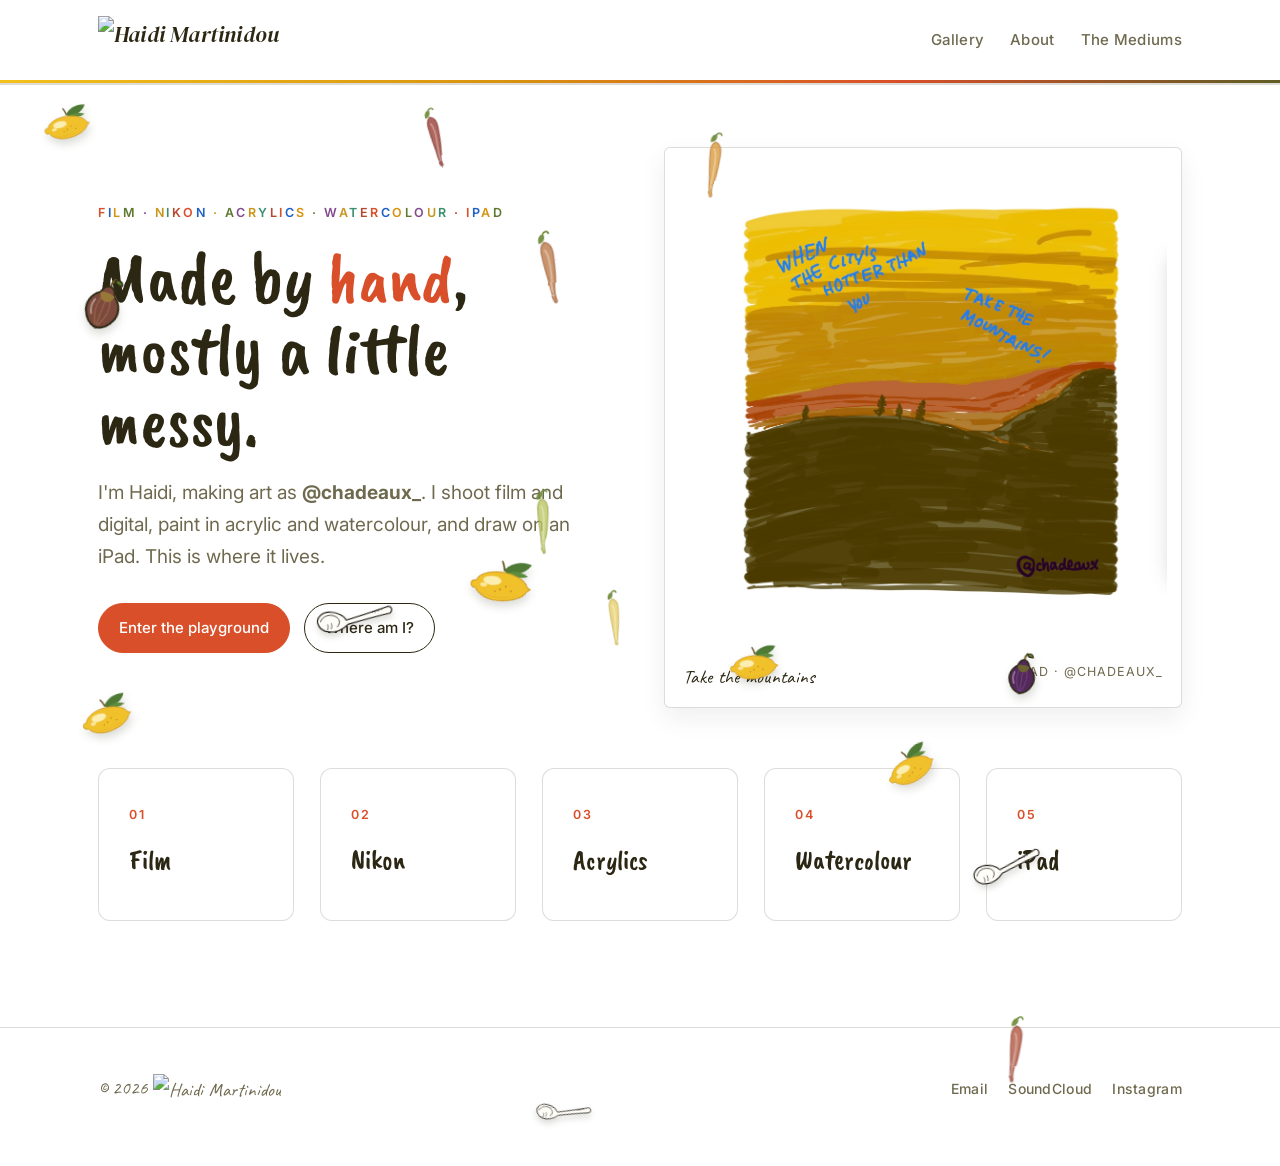
==== commit 8fafdf3f: "SEO: point canonical, Open Graph and sitemap URLs to the /haidiartin/ subpath Co-Authored-By: Claude" ====
--- a/index.html
+++ b/index.html
@@ -11,27 +11,27 @@
   <link href="https://fonts.googleapis.com/css2?family=Caveat+Brush&family=Caveat:wght@500;600;700&family=DM+Serif+Display:ital@0;1&family=Inter:wght@400;500;600&display=swap" rel="stylesheet" />
   <link rel="stylesheet" href="css/style.css" />
   <link rel="icon" href="data:image/svg+xml,<svg xmlns='http://www.w3.org/2000/svg' viewBox='0 0 100 100'><circle cx='50' cy='50' r='40' fill='%23b1543a'/></svg>" />
-  <link rel="canonical" href="https://haidimartinidou.github.io/" />
+  <link rel="canonical" href="https://haidimartinidou.github.io/haidiartin/" />
   <meta name="author" content="Haidi Martinidou" />
   <meta name="robots" content="index, follow" />
   <meta property="og:type" content="website" />
   <meta property="og:site_name" content="Haidi Martinidou" />
   <meta property="og:title" content="Haidi Martinidou · artist &amp; @chadeaux_" />
   <meta property="og:description" content="Art by Haidi Martinidou: film and Nikon photography, acrylics, watercolour and iPad drawing." />
-  <meta property="og:url" content="https://haidimartinidou.github.io/" />
-  <meta property="og:image" content="https://haidimartinidou.github.io/images/hero-mountains.jpg" />
+  <meta property="og:url" content="https://haidimartinidou.github.io/haidiartin/" />
+  <meta property="og:image" content="https://haidimartinidou.github.io/haidiartin/images/hero-mountains.jpg" />
   <meta name="twitter:card" content="summary_large_image" />
   <meta name="twitter:title" content="Haidi Martinidou · artist &amp; @chadeaux_" />
   <meta name="twitter:description" content="Art by Haidi Martinidou: film and Nikon photography, acrylics, watercolour and iPad drawing." />
-  <meta name="twitter:image" content="https://haidimartinidou.github.io/images/hero-mountains.jpg" />
+  <meta name="twitter:image" content="https://haidimartinidou.github.io/haidiartin/images/hero-mountains.jpg" />
   <script type="application/ld+json">
   {
     "@context": "https://schema.org",
     "@type": "Person",
     "name": "Haidi Martinidou",
     "alternateName": "chadeaux_",
-    "url": "https://haidimartinidou.github.io/",
-    "image": "https://haidimartinidou.github.io/images/hero-mountains.jpg",
+    "url": "https://haidimartinidou.github.io/haidiartin/",
+    "image": "https://haidimartinidou.github.io/haidiartin/images/hero-mountains.jpg",
     "jobTitle": "Artist",
     "description": "Haidi Martinidou is an artist working in film and digital photography, acrylics, watercolour and iPad drawing, and a computational and decision neuroscientist.",
     "sameAs": [
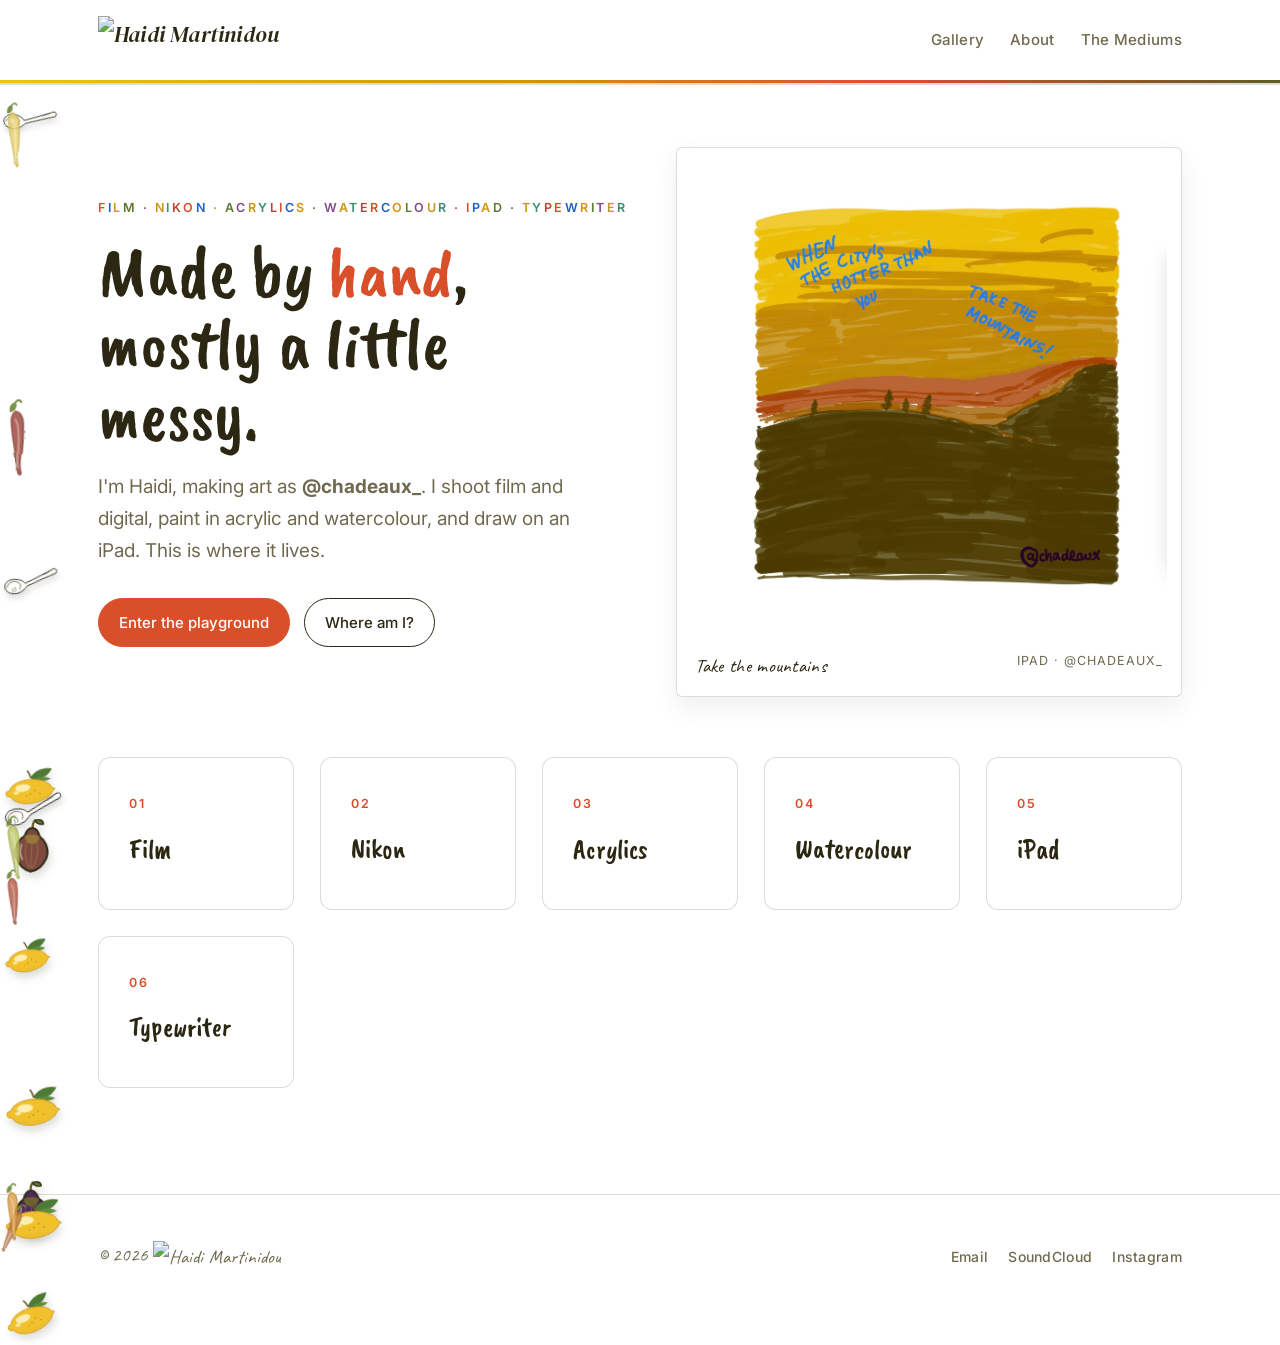
==== commit 5d8c82bc: "The Mediums/Gallery/Landing: watercolour thumbnail, 6th medium, columns link - Gallery: replace wate" ====
--- a/index.html
+++ b/index.html
@@ -58,7 +58,7 @@
     <!-- HERO (interim layout, awaiting your design) -->
     <header class="hero">
       <div class="intro">
-        <p class="eyebrow rainbow">Film · Nikon · Acrylics · Watercolour · iPad</p>
+        <p class="eyebrow rainbow">Film · Nikon · Acrylics · Watercolour · iPad · Typewriter</p>
         <h1>Made by <em>hand</em>,<br />mostly a little messy.</h1>
         <p class="lead">
           I'm Haidi, making art as <strong>@chadeaux_</strong>. I shoot film and
@@ -99,6 +99,9 @@
         <a class="world art reveal" href="ipad.html" style="text-decoration:none;">
           <span class="tag">05</span><h3>iPad</h3>
         </a>
+        <a class="world art reveal" href="typewriter.html" style="text-decoration:none;">
+          <span class="tag">06</span><h3>Typewriter</h3>
+        </a>
       </div>
     </section>
   </main>
--- a/css/style.css
+++ b/css/style.css
@@ -394,3 +394,19 @@
   pointer-events: none; z-index: 5; }
 .fig-obj { position: absolute; top: 0; left: 0; pointer-events: none; will-change: transform; }
 .fig-obj svg { width: 100%; height: 100%; display: block; overflow: visible; }
+
+/* writing / typewriter article list */
+.writing-list { margin-top: 24px; border-top: 1px solid var(--line); }
+.writing-list a { display: flex; justify-content: space-between; align-items: baseline; gap: 18px; padding: 15px 4px; border-bottom: 1px solid var(--line); text-decoration: none; color: var(--ink); transition: padding-left .16s ease, color .16s ease; }
+.writing-list a:hover { padding-left: 10px; color: var(--rust); }
+.writing-list .wt { font-family: var(--font-display); font-weight: 400; font-size: 19px; line-height: 1.2; }
+.writing-list .wd { font-family: var(--font-body); font-size: 12.5px; color: var(--ink-soft); white-space: nowrap; letter-spacing: .5px; }
+@media (max-width: 520px) { .writing-list a { flex-direction: column; gap: 4px; } .writing-list .wd { white-space: normal; } }
+
+/* typewriter / writing page */
+.ink-wrap { display: grid; grid-template-columns: 300px 1fr; gap: 34px; align-items: start; }
+@media (max-width: 720px) { .ink-wrap { grid-template-columns: 1fr; } }
+.ink-piece h3 { font-family: var(--font-display); font-weight: 400; font-size: clamp(24px,3.6vw,34px); line-height: 1.06; margin: 4px 0 16px; }
+.ink-body p { font-size: 17px; line-height: 1.72; margin: 0 0 16px; max-width: 640px; }
+.ink-body p.lead-p { font-size: 19px; }
+.tags { color: var(--ink-soft); font-size: 14px; letter-spacing: .5px; }
